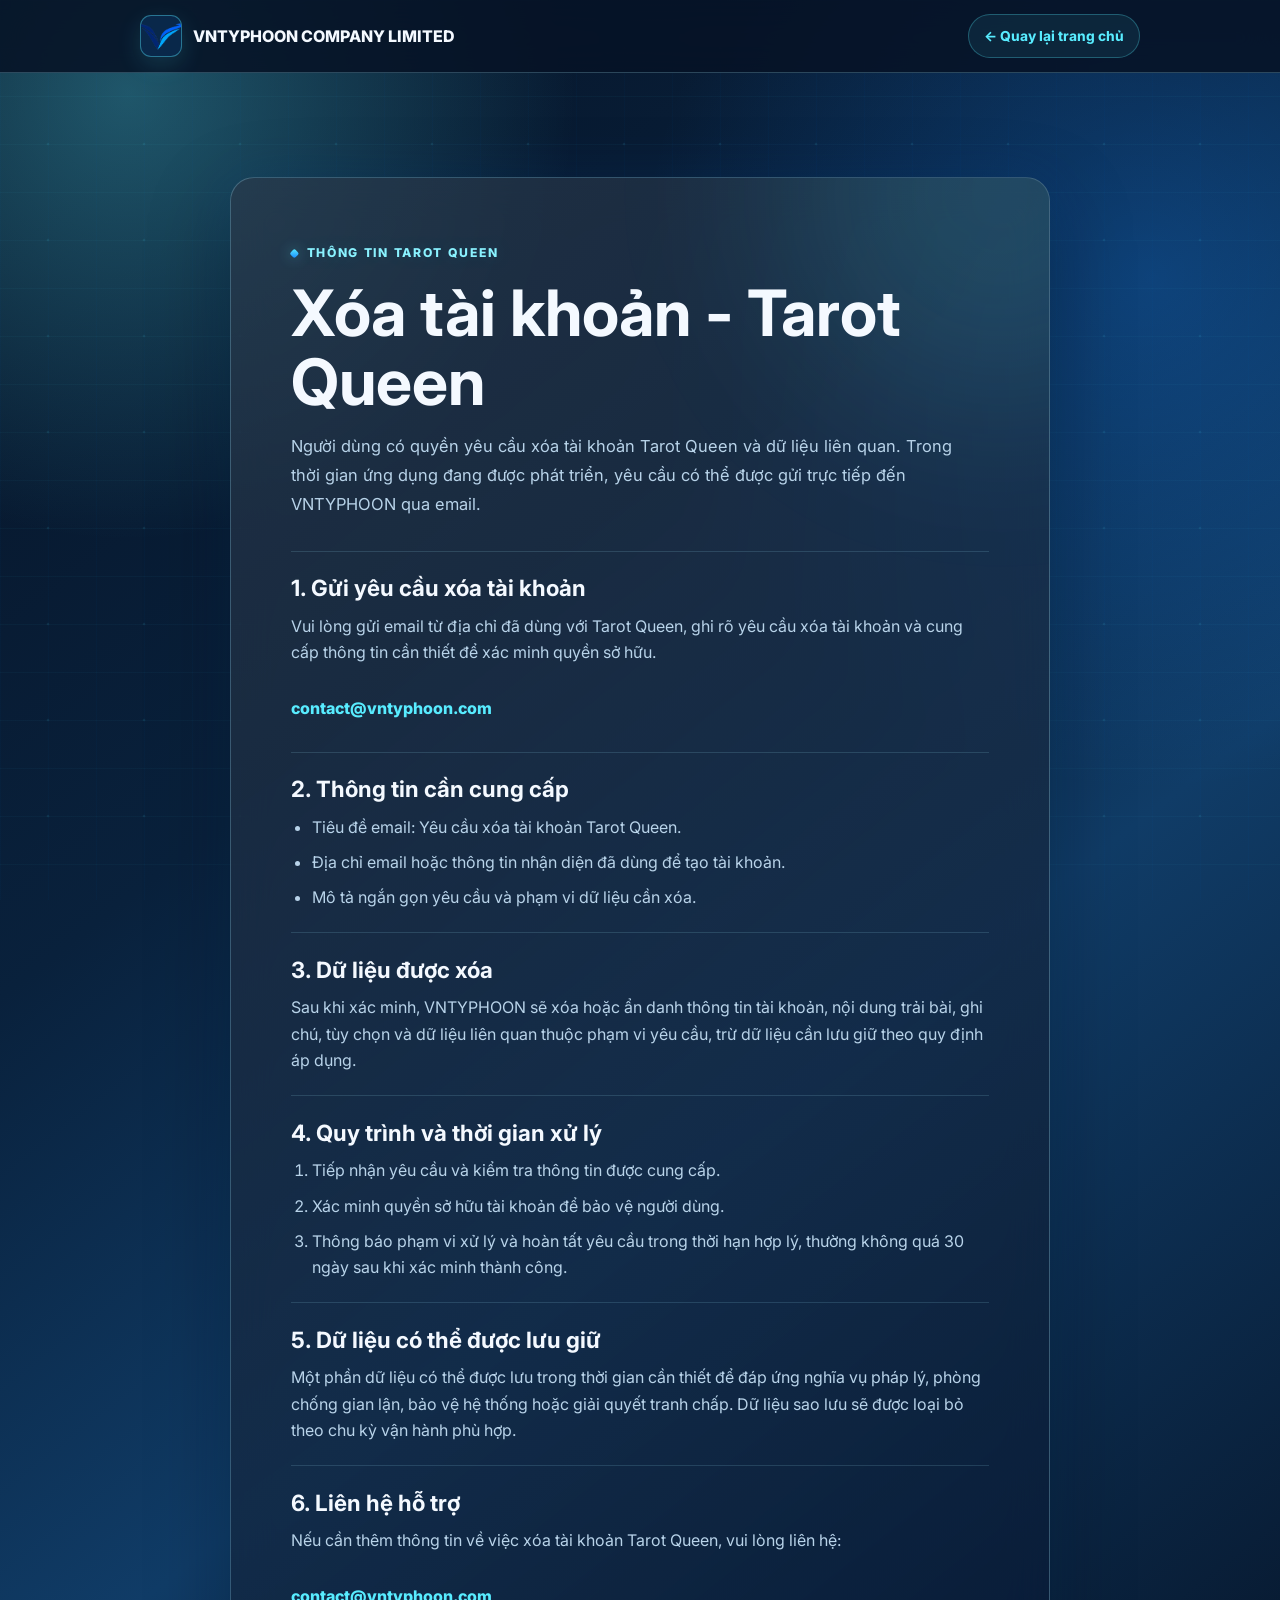
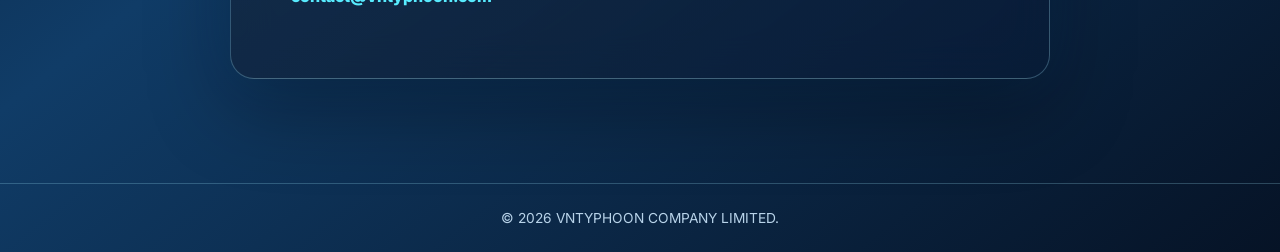
==== tarot-queen-account-deletion/index.html @ 6a60f79f "Remove projects section and add Tarot Queen app" ====
<!DOCTYPE html>
<html lang="vi">
<head>
  <meta charset="UTF-8" />
  <meta name="viewport" content="width=device-width, initial-scale=1" />
  <title>Xóa tài khoản - Tarot Queen</title>
  <meta name="description" content="Hướng dẫn gửi yêu cầu xóa tài khoản và dữ liệu liên quan đến ứng dụng Tarot Queen." />
  <meta name="theme-color" content="#071426" />
  <link rel="preconnect" href="https://fonts.googleapis.com" />
  <link rel="preconnect" href="https://fonts.gstatic.com" crossorigin />
  <link href="https://fonts.googleapis.com/css2?family=Inter:wght@400;500;600;700;800&display=swap" rel="stylesheet" />
  <link rel="icon" type="image/png" href="../assets/favicon/vntyphoon-favicon-wing.png" />
  <link rel="stylesheet" href="../policies/timtim-policy.css" />
</head>
<body>
  <header class="policy-header">
    <div class="policy-container policy-nav">
      <a class="policy-brand" href="../index.html#top" aria-label="Trang chủ VNTYPHOON">
        <span class="policy-logo" aria-hidden="true"><img src="../assets/logo/vntyphoon-wing-v-transparent.png" alt="" /></span>
        <span>VNTYPHOON COMPANY LIMITED</span>
      </a>
      <a class="back-link" href="../index.html#apps">← Quay lại trang chủ</a>
    </div>
  </header>

  <main class="policy-main">
    <div class="policy-container">
      <article class="policy-card">
        <p class="policy-eyebrow">THÔNG TIN TAROT QUEEN</p>
        <h1>Xóa tài khoản - Tarot Queen</h1>
        <p class="policy-intro">Người dùng có quyền yêu cầu xóa tài khoản Tarot Queen và dữ liệu liên quan. Trong thời gian ứng dụng đang được phát triển, yêu cầu có thể được gửi trực tiếp đến VNTYPHOON qua email.</p>

        <section class="policy-section">
          <h2>1. Gửi yêu cầu xóa tài khoản</h2>
          <p>Vui lòng gửi email từ địa chỉ đã dùng với Tarot Queen, ghi rõ yêu cầu xóa tài khoản và cung cấp thông tin cần thiết để xác minh quyền sở hữu.</p>
          <a class="policy-email" href="mailto:contact@vntyphoon.com">contact@vntyphoon.com</a>
        </section>

        <section class="policy-section">
          <h2>2. Thông tin cần cung cấp</h2>
          <ul>
            <li>Tiêu đề email: Yêu cầu xóa tài khoản Tarot Queen.</li>
            <li>Địa chỉ email hoặc thông tin nhận diện đã dùng để tạo tài khoản.</li>
            <li>Mô tả ngắn gọn yêu cầu và phạm vi dữ liệu cần xóa.</li>
          </ul>
        </section>

        <section class="policy-section">
          <h2>3. Dữ liệu được xóa</h2>
          <p>Sau khi xác minh, VNTYPHOON sẽ xóa hoặc ẩn danh thông tin tài khoản, nội dung trải bài, ghi chú, tùy chọn và dữ liệu liên quan thuộc phạm vi yêu cầu, trừ dữ liệu cần lưu giữ theo quy định áp dụng.</p>
        </section>

        <section class="policy-section">
          <h2>4. Quy trình và thời gian xử lý</h2>
          <ol>
            <li>Tiếp nhận yêu cầu và kiểm tra thông tin được cung cấp.</li>
            <li>Xác minh quyền sở hữu tài khoản để bảo vệ người dùng.</li>
            <li>Thông báo phạm vi xử lý và hoàn tất yêu cầu trong thời hạn hợp lý, thường không quá 30 ngày sau khi xác minh thành công.</li>
          </ol>
        </section>

        <section class="policy-section">
          <h2>5. Dữ liệu có thể được lưu giữ</h2>
          <p>Một phần dữ liệu có thể được lưu trong thời gian cần thiết để đáp ứng nghĩa vụ pháp lý, phòng chống gian lận, bảo vệ hệ thống hoặc giải quyết tranh chấp. Dữ liệu sao lưu sẽ được loại bỏ theo chu kỳ vận hành phù hợp.</p>
        </section>

        <section class="policy-section">
          <h2>6. Liên hệ hỗ trợ</h2>
          <p>Nếu cần thêm thông tin về việc xóa tài khoản Tarot Queen, vui lòng liên hệ:</p>
          <a class="policy-email" href="mailto:contact@vntyphoon.com">contact@vntyphoon.com</a>
        </section>
      </article>
    </div>
  </main>

  <footer class="policy-footer">
    <div class="policy-container"><p>© 2026 VNTYPHOON COMPANY LIMITED.</p></div>
  </footer>
</body>
</html>
---- policies/timtim-policy.css ----
:root {
  --bg: #081a31;
  --surface: rgba(210, 240, 255, 0.09);
  --border: rgba(163, 232, 255, 0.24);
  --text: #f4f9ff;
  --muted: #b8d3e9;
  --muted-strong: #e2f4ff;
  --blue: #1687ff;
  --cyan: #58ecff;
  --shadow: 0 28px 80px rgba(0, 0, 0, 0.34);
}

* {
  box-sizing: border-box;
}

html {
  background: #061326;
  scroll-behavior: smooth;
}

body {
  position: relative;
  isolation: isolate;
  min-width: 320px;
  min-height: 100dvh;
  margin: 0;
  color: var(--text);
  background:
    radial-gradient(circle at 10% 5%, rgba(88, 236, 255, 0.3), transparent 28rem),
    radial-gradient(circle at 90% 15%, rgba(22, 135, 255, 0.28), transparent 32rem),
    linear-gradient(142deg, #061326 0%, #09213c 35%, #103c67 60%, #061326 100%);
  font-family: Inter, system-ui, -apple-system, BlinkMacSystemFont, "Segoe UI", sans-serif;
  line-height: 1.65;
}

body::before {
  content: "";
  position: fixed;
  inset: 0;
  z-index: -1;
  pointer-events: none;
  background:
    linear-gradient(rgba(88, 236, 255, 0.05) 1px, transparent 1px),
    linear-gradient(90deg, rgba(22, 135, 255, 0.045) 1px, transparent 1px),
    radial-gradient(circle, rgba(88, 236, 255, 0.12) 1px, transparent 1.7px);
  background-size: 48px 48px, 48px 48px, 96px 96px;
  opacity: 0.72;
}

a {
  color: inherit;
  text-decoration: none;
}

.policy-container {
  width: min(100% - 2rem, 1000px);
  margin-inline: auto;
}

.policy-header {
  position: sticky;
  top: 0;
  z-index: 20;
  border-bottom: 1px solid var(--border);
  background: rgba(6, 19, 38, 0.88);
  backdrop-filter: blur(18px);
  -webkit-backdrop-filter: blur(18px);
}

.policy-nav {
  min-height: 72px;
  display: flex;
  align-items: center;
  justify-content: space-between;
  gap: 0.8rem 1rem;
}

.policy-brand {
  min-width: 0;
  display: inline-flex;
  align-items: center;
  gap: 0.7rem;
  font-weight: 800;
  line-height: 1.25;
}

.policy-logo {
  width: 42px;
  height: 42px;
  display: inline-grid;
  place-items: center;
  flex: 0 0 auto;
  overflow: hidden;
  border: 1px solid rgba(88, 236, 255, 0.4);
  border-radius: 11px;
  background: rgba(22, 135, 255, 0.14);
  box-shadow: 0 8px 24px rgba(88, 236, 255, 0.14);
}

.policy-logo img {
  width: 38px;
  height: 38px;
  object-fit: contain;
  transform: scale(1.42);
}

.back-link {
  min-height: 44px;
  display: inline-flex;
  align-items: center;
  justify-content: center;
  flex: 0 0 auto;
  border: 1px solid rgba(88, 236, 255, 0.28);
  border-radius: 999px;
  background: rgba(88, 236, 255, 0.08);
  padding: 0.6rem 0.95rem;
  color: var(--cyan);
  font-size: 0.86rem;
  font-weight: 750;
  transition: border-color 180ms ease, background 180ms ease, color 180ms ease;
}

.back-link:hover,
.back-link:focus-visible {
  border-color: rgba(88, 236, 255, 0.56);
  background: rgba(88, 236, 255, 0.15);
  color: #d2fbff;
}

.policy-main {
  padding: clamp(3.5rem, 9vw, 6.5rem) 0;
}

.policy-card {
  position: relative;
  overflow: hidden;
  max-width: 820px;
  margin-inline: auto;
  border: 1px solid rgba(163, 232, 255, 0.27);
  border-radius: 24px;
  background:
    linear-gradient(145deg, rgba(210, 240, 255, 0.12), rgba(22, 135, 255, 0.05)),
    rgba(6, 19, 38, 0.67);
  padding: clamp(1.5rem, 6vw, 3.75rem);
  box-shadow: var(--shadow), 0 0 56px rgba(22, 135, 255, 0.11);
  backdrop-filter: blur(20px);
  -webkit-backdrop-filter: blur(20px);
}

.policy-card::before {
  content: "";
  position: absolute;
  top: -12rem;
  right: -10rem;
  width: 26rem;
  height: 26rem;
  border-radius: 50%;
  background: rgba(88, 236, 255, 0.13);
  filter: blur(90px);
  pointer-events: none;
}

.policy-eyebrow {
  position: relative;
  max-width: 100%;
  display: inline-flex;
  align-items: center;
  gap: 0.55rem;
  margin: 0 0 1rem;
  color: #8af2ff;
  font-size: 0.76rem;
  font-weight: 800;
  line-height: 1.35;
  letter-spacing: 0.14em;
  text-transform: uppercase;
  text-shadow: 0 0 20px rgba(88, 236, 255, 0.18);
}

.policy-eyebrow::before {
  content: "";
  width: 0.42rem;
  height: 0.42rem;
  flex: 0 0 auto;
  border-radius: 2px;
  background: linear-gradient(135deg, var(--cyan), var(--blue));
  box-shadow: 0 0 14px rgba(88, 236, 255, 0.48);
  transform: rotate(45deg);
}

h1,
h2,
p {
  position: relative;
  margin-top: 0;
}

h1 {
  max-width: 18ch;
  margin-bottom: 1rem;
  font-size: clamp(2.15rem, 7vw, 4rem);
  line-height: 1.08;
}

h2 {
  margin-bottom: 0.65rem;
  font-size: clamp(1.15rem, 3.5vw, 1.4rem);
  line-height: 1.3;
}

.policy-intro {
  max-width: 68ch;
  margin-bottom: 2rem;
  color: var(--muted);
  font-size: 1.03rem;
  line-height: 1.75;
}

.policy-section {
  position: relative;
  border-top: 1px solid rgba(163, 232, 255, 0.15);
  padding-top: 1.35rem;
  margin-top: 1.35rem;
}

.policy-section p,
.policy-section li {
  color: var(--muted);
}

.policy-section p:last-child {
  margin-bottom: 0;
}

.policy-section ul,
.policy-section ol {
  display: grid;
  gap: 0.55rem;
  margin: 0;
  padding-left: 1.3rem;
}

.policy-email {
  min-height: 44px;
  display: inline-flex;
  align-items: center;
  margin-top: 0.3rem;
  color: var(--cyan);
  font-weight: 800;
  overflow-wrap: anywhere;
}

.policy-email:hover,
.policy-email:focus-visible {
  color: #d2fbff;
}

.policy-footer {
  border-top: 1px solid var(--border);
  padding: 1.4rem 0;
  color: var(--muted);
  font-size: 0.86rem;
  text-align: center;
}

.policy-footer p {
  margin: 0;
}

:focus-visible {
  outline: 3px solid rgba(88, 236, 255, 0.74);
  outline-offset: 3px;
}

@media (max-width: 600px) {
  .policy-nav {
    flex-wrap: wrap;
    padding: 0.75rem 0;
  }

  .policy-brand {
    font-size: 0.86rem;
  }

  .back-link {
    width: 100%;
  }

  .policy-card {
    border-radius: 20px;
  }
}

@media (prefers-reduced-motion: reduce) {
  *,
  *::before,
  *::after {
    scroll-behavior: auto !important;
    transition-duration: 0.01ms !important;
  }
}
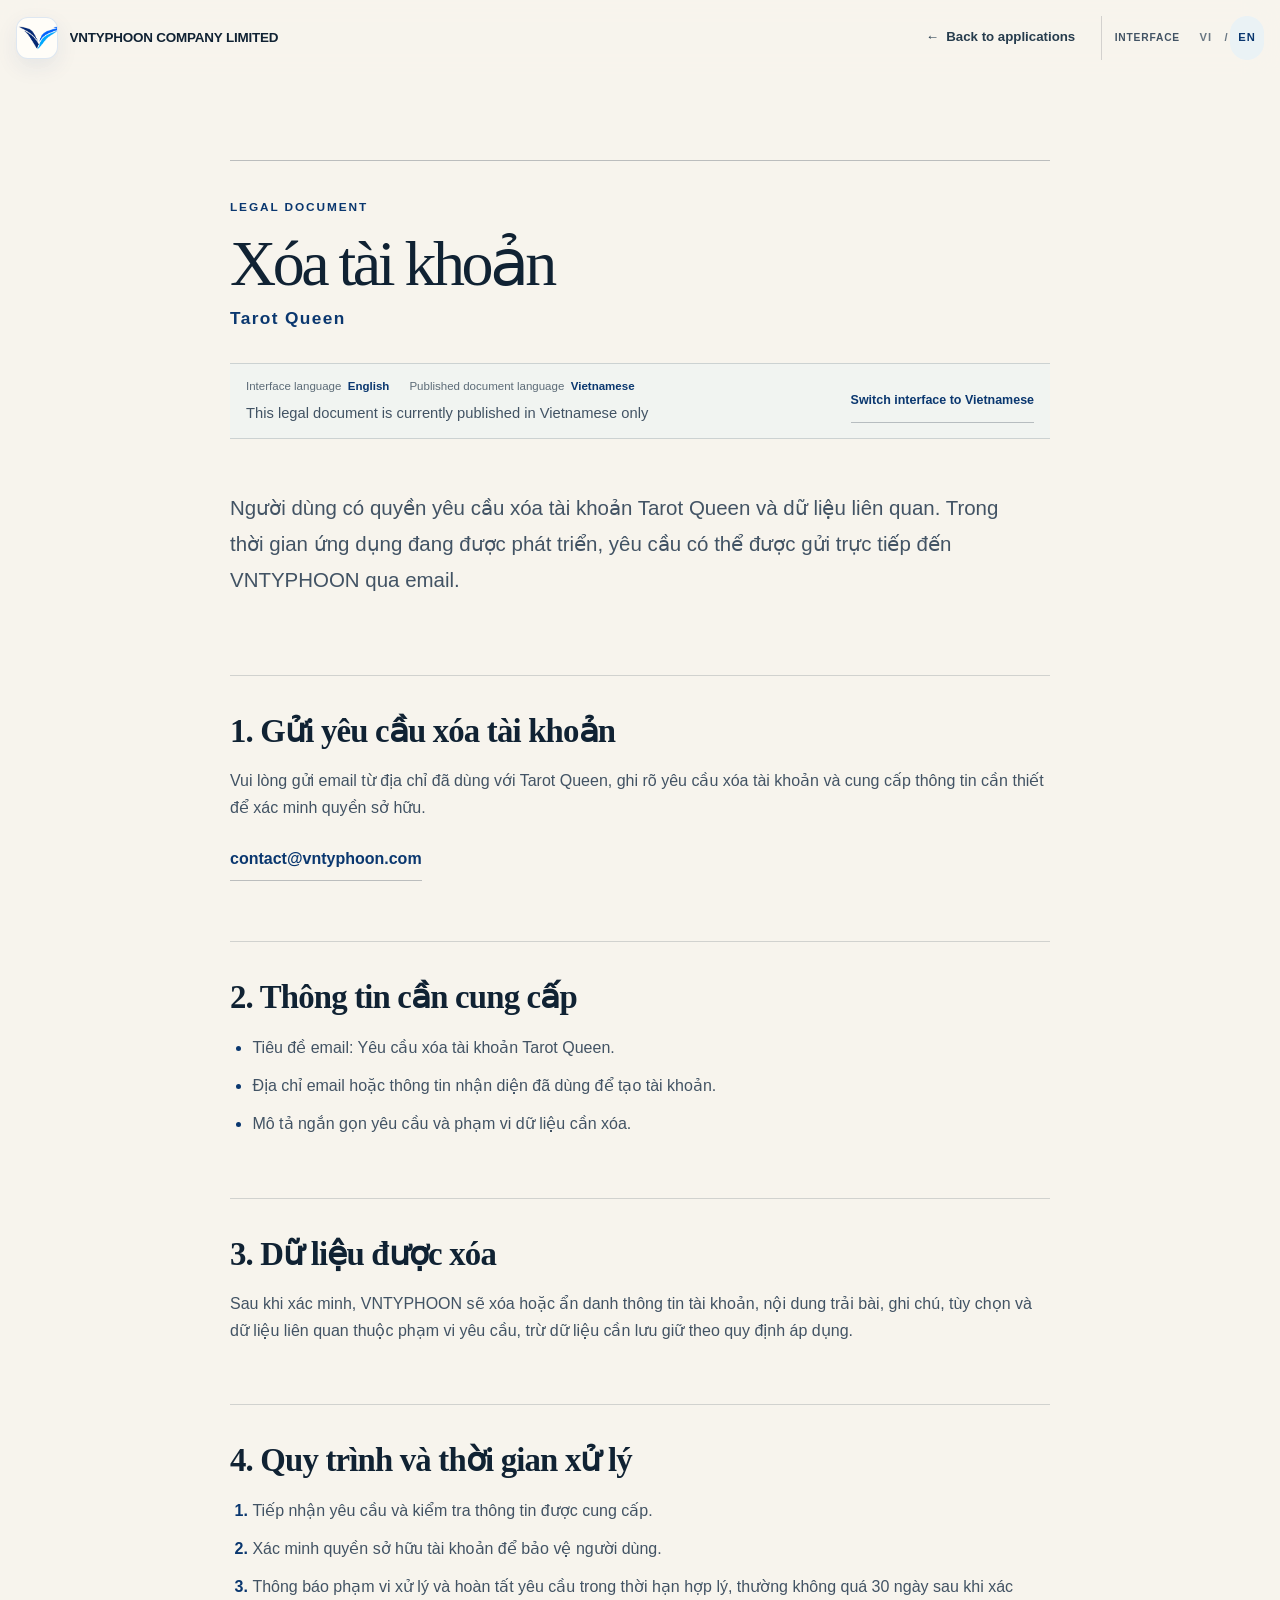
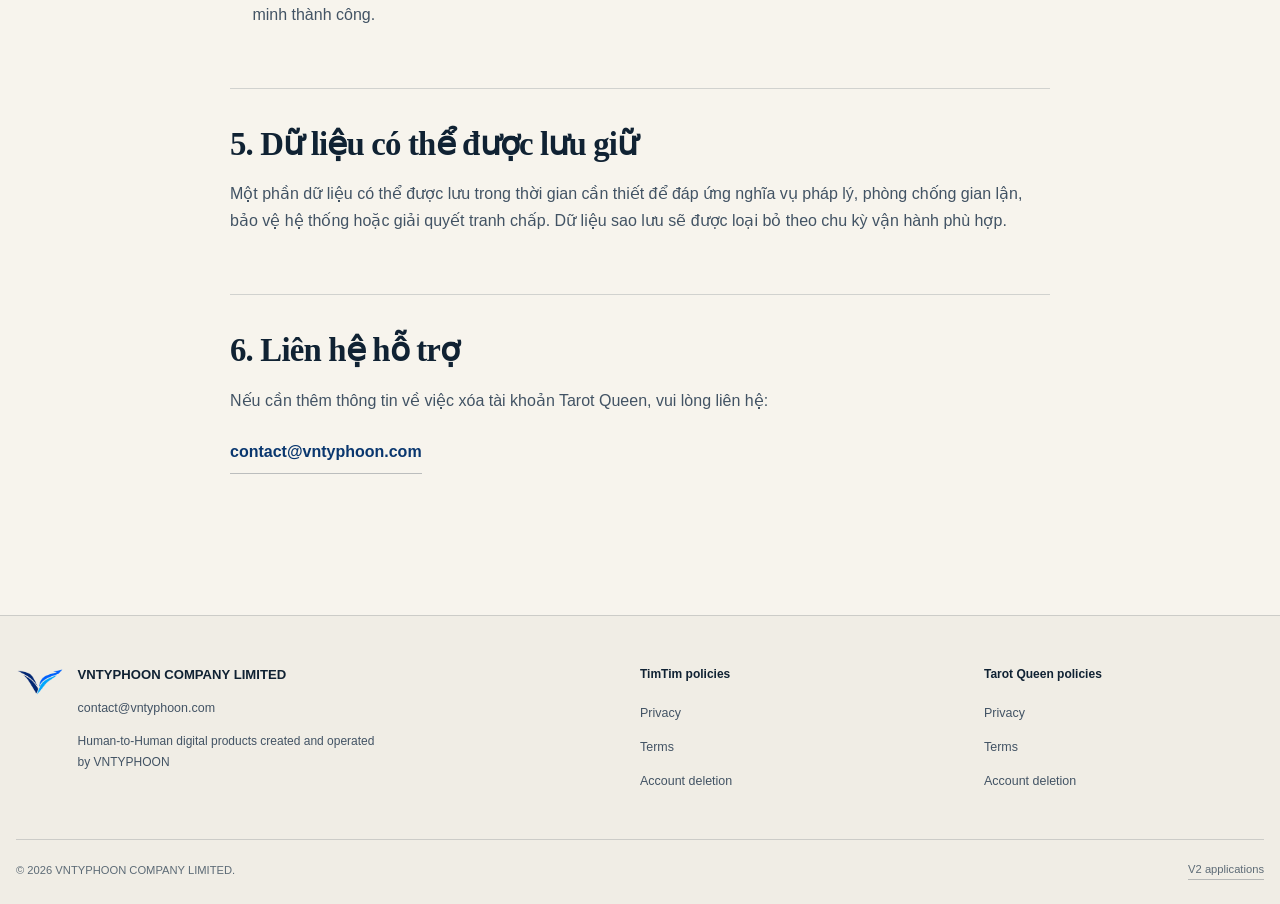
==== commit 869e05ee: "feat: add VNTYPHOON V2 editorial preview" ====
--- a/tarot-queen-account-deletion/index.html
+++ b/tarot-queen-account-deletion/index.html
@@ -5,27 +5,26 @@
   <meta name="viewport" content="width=device-width, initial-scale=1" />
   <title>Xóa tài khoản - Tarot Queen</title>
   <meta name="description" content="Hướng dẫn gửi yêu cầu xóa tài khoản và dữ liệu liên quan đến ứng dụng Tarot Queen." />
-  <meta name="theme-color" content="#071426" />
-  <link rel="preconnect" href="https://fonts.googleapis.com" />
-  <link rel="preconnect" href="https://fonts.gstatic.com" crossorigin />
-  <link href="https://fonts.googleapis.com/css2?family=Inter:wght@400;500;600;700;800&display=swap" rel="stylesheet" />
-  <link rel="icon" type="image/png" href="../assets/favicon/vntyphoon-favicon-wing.png" />
-  <link rel="stylesheet" href="../policies/timtim-policy.css" />
+  <meta name="theme-color" content="#f7f4ed" />
+  <link rel="icon" href="/favicon.ico?v=20260719b" sizes="any" />
+  <link rel="icon" type="image/png" sizes="32x32" href="/favicon-32x32.png?v=20260719b" />
+  <link rel="icon" type="image/png" sizes="16x16" href="/favicon-16x16.png?v=20260719b" />
+  <link rel="apple-touch-icon" sizes="180x180" href="/apple-touch-icon.png?v=20260719b" />
+  <link rel="stylesheet" href="../policies/v2-policy.css" />
+  <script src="../policies/v2-policy-locales.js" defer></script>
+  <script src="../policies/v2-policy.js" defer></script>
 </head>
 <body>
-  <header class="policy-header">
-    <div class="policy-container policy-nav">
-      <a class="policy-brand" href="../index.html#top" aria-label="Trang chủ VNTYPHOON">
-        <span class="policy-logo" aria-hidden="true"><img src="../assets/logo/vntyphoon-wing-v-transparent.png" alt="" /></span>
-        <span>VNTYPHOON COMPANY LIMITED</span>
-      </a>
-      <a class="back-link" href="../index.html#apps">← Quay lại trang chủ</a>
-    </div>
-  </header>
+  <a class="policy-skip-link" href="#policy-content" data-policy-i18n="skip.content"></a>
+  <header class="policy-header" data-policy-shell-header></header>
 
-  <main class="policy-main">
-    <div class="policy-container">
-      <article class="policy-card">
+  <main class="policy-main" id="policy-content">
+    <div class="policy-shell">
+      <aside class="policy-language-notice" data-policy-language-notice hidden>
+        <strong data-policy-i18n="availability.title"></strong>
+        <p data-policy-i18n="availability.body"></p>
+      </aside>
+      <article class="policy-card" lang="vi">
         <p class="policy-eyebrow">THÔNG TIN TAROT QUEEN</p>
         <h1>Xóa tài khoản - Tarot Queen</h1>
         <p class="policy-intro">Người dùng có quyền yêu cầu xóa tài khoản Tarot Queen và dữ liệu liên quan. Trong thời gian ứng dụng đang được phát triển, yêu cầu có thể được gửi trực tiếp đến VNTYPHOON qua email.</p>
@@ -73,8 +72,6 @@
     </div>
   </main>
 
-  <footer class="policy-footer">
-    <div class="policy-container"><p>© 2026 VNTYPHOON COMPANY LIMITED.</p></div>
-  </footer>
+  <footer class="policy-footer" data-policy-shell-footer></footer>
 </body>
 </html>
--- a/policies/v2-policy.css
+++ b/policies/v2-policy.css
@@ -0,0 +1,713 @@
+:root {
+  --paper: #f7f4ed;
+  --paper-strong: #fffdf8;
+  --paper-blue: #eaf2f5;
+  --ink: #102233;
+  --ink-soft: #425364;
+  --line: rgba(16, 34, 51, 0.16);
+  --line-strong: rgba(16, 34, 51, 0.26);
+  --blue: #1767c5;
+  --blue-deep: #0a376f;
+  --cyan: #18a9c2;
+  --shell: 1320px;
+  --article: 820px;
+  --header-height: 76px;
+  --font-display: "Iowan Old Style", "Palatino Linotype", "Book Antiqua", Palatino, Georgia, serif;
+  --font-sans: Inter, ui-sans-serif, -apple-system, BlinkMacSystemFont, "Segoe UI", sans-serif;
+  --ease: cubic-bezier(0.22, 1, 0.36, 1);
+}
+
+*,
+*::before,
+*::after {
+  box-sizing: border-box;
+}
+
+html {
+  min-width: 320px;
+  background: var(--paper);
+  scroll-behavior: smooth;
+}
+
+body {
+  min-width: 320px;
+  min-height: 100dvh;
+  margin: 0;
+  overflow-x: clip;
+  color: var(--ink);
+  background: var(--paper);
+  font-family: var(--font-sans);
+  font-size: 1rem;
+  line-height: 1.7;
+  text-rendering: optimizeLegibility;
+  -webkit-font-smoothing: antialiased;
+}
+
+a {
+  color: inherit;
+  text-decoration: none;
+}
+
+button,
+a {
+  -webkit-tap-highlight-color: transparent;
+}
+
+button {
+  color: inherit;
+  font: inherit;
+}
+
+img {
+  display: block;
+  max-width: 100%;
+}
+
+h1,
+h2,
+p {
+  margin-top: 0;
+}
+
+:lang(vi),
+:lang(en) {
+  word-break: normal;
+  overflow-wrap: normal;
+  hyphens: none;
+}
+
+[hidden] {
+  display: none !important;
+}
+
+:focus-visible {
+  outline: 3px solid #1476d4;
+  outline-offset: 4px;
+}
+
+.policy-shell {
+  width: min(calc(100% - 2rem), var(--shell));
+  margin-inline: auto;
+}
+
+.policy-skip-link {
+  position: fixed;
+  top: 0.75rem;
+  left: 0.75rem;
+  z-index: 100;
+  transform: translateY(-180%);
+  border-radius: 999px;
+  background: var(--ink);
+  padding: 0.75rem 1rem;
+  color: white;
+  font-weight: 700;
+  transition: transform 180ms ease;
+}
+
+.policy-skip-link:focus {
+  transform: translateY(0);
+}
+
+.policy-header {
+  position: sticky;
+  top: 0;
+  z-index: 50;
+  height: var(--header-height);
+  border-bottom: 1px solid transparent;
+  background: rgba(247, 244, 237, 0.88);
+  transition: background 220ms ease, border-color 220ms ease, box-shadow 220ms ease;
+  backdrop-filter: blur(16px);
+  -webkit-backdrop-filter: blur(16px);
+}
+
+.policy-header.is-scrolled,
+.policy-header.is-menu-open {
+  border-color: rgba(16, 34, 51, 0.1);
+  background: rgba(247, 244, 237, 0.96);
+  box-shadow: 0 8px 28px rgba(16, 34, 51, 0.04);
+}
+
+.policy-header-inner {
+  position: relative;
+  height: 100%;
+  display: flex;
+  align-items: center;
+  justify-content: space-between;
+  gap: 1.5rem;
+  min-width: 0;
+}
+
+.policy-brand {
+  min-width: 0;
+  max-width: calc(100% - 64px);
+  display: inline-flex;
+  align-items: center;
+  gap: 0.72rem;
+}
+
+.policy-brand-mark {
+  width: 42px;
+  height: 42px;
+  display: grid;
+  place-items: center;
+  flex: 0 0 auto;
+  overflow: hidden;
+  border: 1px solid rgba(23, 103, 197, 0.14);
+  border-radius: 12px;
+  background: var(--paper-strong);
+  box-shadow: 0 8px 22px rgba(10, 55, 111, 0.08);
+}
+
+.policy-brand-mark img {
+  width: 47px;
+  height: 36px;
+  max-width: none;
+  object-fit: contain;
+}
+
+.policy-brand-name {
+  overflow: hidden;
+  font-size: clamp(0.72rem, 1.05vw, 0.88rem);
+  font-weight: 800;
+  letter-spacing: -0.015em;
+  line-height: 1;
+  text-overflow: ellipsis;
+  white-space: nowrap;
+}
+
+.policy-navigation {
+  display: flex;
+  align-items: center;
+  gap: clamp(1rem, 2vw, 2rem);
+}
+
+.policy-back-link {
+  position: relative;
+  min-height: 44px;
+  display: inline-flex;
+  align-items: center;
+  gap: 0.45rem;
+  color: #263c4d;
+  font-size: 0.83rem;
+  font-weight: 700;
+}
+
+.policy-back-link::after {
+  content: "";
+  position: absolute;
+  right: 0;
+  bottom: 7px;
+  left: 0;
+  height: 1px;
+  background: var(--blue);
+  transform: scaleX(0);
+  transform-origin: right;
+  transition: transform 200ms var(--ease);
+}
+
+.policy-back-link:hover::after,
+.policy-back-link:focus-visible::after {
+  transform: scaleX(1);
+  transform-origin: left;
+}
+
+.policy-language-selector {
+  min-height: 44px;
+  display: inline-flex;
+  align-items: center;
+  gap: 0.1rem;
+  border-left: 1px solid var(--line);
+  padding-left: clamp(0.55rem, 1vw, 1rem);
+  color: #697783;
+  font-size: 0.7rem;
+  font-weight: 800;
+  letter-spacing: 0.08em;
+}
+
+.policy-language-label {
+  margin-right: 0.45rem;
+  color: var(--ink-soft);
+  font-size: 0.64rem;
+  letter-spacing: 0.08em;
+  text-transform: uppercase;
+}
+
+.policy-language-selector button {
+  min-width: 34px;
+  min-height: 44px;
+  border: 0;
+  border-radius: 999px;
+  background: transparent;
+  padding: 0.25rem 0.4rem;
+  color: inherit;
+  cursor: pointer;
+  font-size: inherit;
+  font-weight: inherit;
+  letter-spacing: inherit;
+  transition: background 180ms ease, color 180ms ease;
+}
+
+.policy-language-selector button:hover,
+.policy-language-selector button:focus-visible {
+  color: var(--blue-deep);
+}
+
+.policy-language-selector button.is-active {
+  background: var(--paper-blue);
+  color: var(--blue-deep);
+}
+
+.policy-nav-toggle {
+  position: relative;
+  z-index: 2;
+  min-width: 48px;
+  min-height: 44px;
+  display: none;
+  align-items: center;
+  justify-content: center;
+  gap: 0.6rem;
+  border: 1px solid var(--line);
+  border-radius: 999px;
+  background: var(--paper-strong);
+  padding: 0.55rem 0.78rem;
+  cursor: pointer;
+  font-size: 0.75rem;
+  font-weight: 800;
+  flex: 0 0 auto;
+}
+
+.policy-nav-toggle-lines {
+  width: 16px;
+  display: grid;
+  gap: 4px;
+}
+
+.policy-nav-toggle-lines i {
+  width: 100%;
+  height: 1px;
+  display: block;
+  background: currentColor;
+  transition: transform 180ms ease;
+}
+
+.policy-nav-toggle[aria-expanded="true"] .policy-nav-toggle-lines i:first-child {
+  transform: translateY(2.5px) rotate(45deg);
+}
+
+.policy-nav-toggle[aria-expanded="true"] .policy-nav-toggle-lines i:last-child {
+  transform: translateY(-2.5px) rotate(-45deg);
+}
+
+.policy-main {
+  padding: clamp(3.25rem, 6.6vw, 5.75rem) 0 clamp(6rem, 11vw, 10rem);
+}
+
+.policy-language-notice {
+  display: grid;
+  grid-template-columns: minmax(0, 1fr) auto;
+  align-items: center;
+  gap: 1rem 1.5rem;
+  margin: -0.2rem 0 clamp(2.25rem, 4vw, 3.25rem);
+  border-block: 1px solid var(--line);
+  background: rgba(234, 242, 245, 0.48);
+  padding: 0.85rem 1rem;
+}
+
+.policy-language-notice-copy {
+  min-width: 0;
+}
+
+.policy-language-notice p {
+  margin: 0.45rem 0 0;
+  color: var(--ink-soft);
+  font-size: 0.92rem;
+  line-height: 1.55;
+}
+
+.policy-language-context {
+  display: flex;
+  flex-wrap: wrap;
+  gap: 0.35rem 1.25rem;
+  margin: 0;
+}
+
+.policy-language-context > div {
+  display: flex;
+  align-items: baseline;
+  gap: 0.4rem;
+}
+
+.policy-language-context dt,
+.policy-language-context dd {
+  margin: 0;
+  font-size: 0.72rem;
+  line-height: 1.45;
+}
+
+.policy-language-context dt {
+  color: #5c6b77;
+}
+
+.policy-language-context dd {
+  color: var(--blue-deep);
+  font-weight: 800;
+}
+
+.policy-language-notice-action {
+  min-height: 44px;
+  border: 0;
+  border-bottom: 1px solid var(--line-strong);
+  background: transparent;
+  padding: 0.45rem 0;
+  color: var(--blue-deep);
+  cursor: pointer;
+  font-size: 0.78rem;
+  font-weight: 800;
+  white-space: nowrap;
+  transition: border-color 180ms ease, color 180ms ease;
+}
+
+.policy-language-notice-action:hover,
+.policy-language-notice-action:focus-visible {
+  border-color: var(--blue);
+  color: var(--blue);
+}
+
+.policy-card {
+  max-width: var(--article);
+  margin-inline: auto;
+  border-top: 1px solid var(--line-strong);
+  padding-top: clamp(1.75rem, 3vw, 2.5rem);
+}
+
+.policy-eyebrow {
+  margin-bottom: 1rem;
+  color: var(--blue-deep);
+  font-size: 0.74rem;
+  font-weight: 800;
+  letter-spacing: 0.16em;
+  line-height: 1.35;
+  text-transform: uppercase;
+}
+
+.policy-card h1 {
+  max-width: 17ch;
+  margin-bottom: clamp(1.5rem, 3vw, 2.25rem);
+  font-family: var(--font-display);
+  font-size: clamp(3.2rem, 6.4vw, 5.8rem);
+  font-weight: 500;
+  letter-spacing: -0.055em;
+  line-height: 0.98;
+  text-wrap: balance;
+}
+
+.policy-card h1.policy-document-title {
+  max-width: 100%;
+  font-size: clamp(3.2rem, 5vw, 4.6rem);
+  line-height: 1;
+  text-wrap: initial;
+}
+
+.policy-document-title-primary,
+.policy-document-app-name {
+  display: block;
+  word-break: normal;
+  overflow-wrap: normal;
+  hyphens: none;
+}
+
+.policy-document-app-name {
+  margin-top: 0.7rem;
+  color: var(--blue-deep);
+  font-family: var(--font-sans);
+  font-size: clamp(0.95rem, 1.35vw, 1.15rem);
+  font-weight: 800;
+  letter-spacing: 0.08em;
+  line-height: 1.35;
+}
+
+@media (min-width: 900px) {
+  .policy-document-title-primary {
+    white-space: nowrap;
+  }
+}
+
+.policy-intro {
+  max-width: 68ch;
+  margin-bottom: clamp(3rem, 6vw, 5rem);
+  color: var(--ink-soft);
+  font-size: clamp(1.08rem, 1.7vw, 1.28rem);
+  line-height: 1.75;
+}
+
+.policy-section {
+  border-top: 1px solid var(--line);
+  margin-top: clamp(2.25rem, 5vw, 3.75rem);
+  padding-top: clamp(1.5rem, 3vw, 2.25rem);
+}
+
+.policy-section h2 {
+  margin-bottom: 1rem;
+  font-family: var(--font-display);
+  font-size: clamp(1.5rem, 2.6vw, 2.05rem);
+  font-weight: 600;
+  letter-spacing: -0.025em;
+  line-height: 1.2;
+  text-wrap: balance;
+}
+
+.policy-section p,
+.policy-section li {
+  color: var(--ink-soft);
+}
+
+.policy-section p:last-child {
+  margin-bottom: 0;
+}
+
+.policy-section ul,
+.policy-section ol {
+  display: grid;
+  gap: 0.7rem;
+  margin: 0;
+  padding-left: 1.4rem;
+}
+
+.policy-section li::marker {
+  color: var(--blue-deep);
+  font-weight: 700;
+}
+
+.policy-email {
+  min-height: 44px;
+  display: inline-flex;
+  align-items: center;
+  border-bottom: 1px solid var(--line-strong);
+  color: var(--blue-deep);
+  font-weight: 800;
+  overflow-wrap: anywhere;
+  transition: border-color 180ms ease, color 180ms ease;
+}
+
+.policy-email:hover,
+.policy-email:focus-visible {
+  border-color: var(--blue);
+  color: var(--blue);
+}
+
+.policy-footer {
+  border-top: 1px solid var(--line);
+  background: #f0ede5;
+  padding: 3rem 0 1.5rem;
+}
+
+.policy-footer-grid {
+  display: grid;
+  grid-template-columns: minmax(280px, 1.1fr) repeat(2, minmax(180px, 0.55fr));
+  gap: clamp(2rem, 5vw, 5rem);
+}
+
+.policy-footer-brand {
+  display: flex;
+  align-items: flex-start;
+  gap: 0.85rem;
+}
+
+.policy-footer-brand img {
+  width: 48px;
+  height: 36px;
+  object-fit: contain;
+}
+
+.policy-footer-brand strong {
+  display: block;
+  margin-bottom: 0.35rem;
+  font-size: 0.82rem;
+}
+
+.policy-footer-brand a,
+.policy-footer-group a {
+  min-height: 34px;
+  display: flex;
+  align-items: center;
+  color: var(--ink-soft);
+  font-size: 0.78rem;
+}
+
+.policy-footer-brand a:hover,
+.policy-footer-brand a:focus-visible,
+.policy-footer-group a:hover,
+.policy-footer-group a:focus-visible {
+  color: var(--blue);
+}
+
+.policy-footer-brand p {
+  max-width: 46ch;
+  margin: 0.35rem 0 0;
+  color: var(--ink-soft);
+  font-size: 0.75rem;
+}
+
+.policy-footer-group p {
+  margin-bottom: 0.8rem;
+  font-size: 0.75rem;
+  font-weight: 800;
+}
+
+.policy-footer-bottom {
+  display: flex;
+  align-items: flex-end;
+  justify-content: space-between;
+  gap: 1rem;
+  margin-top: 2.5rem;
+  border-top: 1px solid var(--line);
+  padding-top: 1.25rem;
+  color: #5d6b76;
+  font-size: 0.7rem;
+}
+
+.policy-footer-bottom a {
+  flex: 0 0 auto;
+  border-bottom: 1px solid var(--line-strong);
+}
+
+@media (max-width: 760px) {
+  :root {
+    --header-height: 68px;
+  }
+
+  .policy-shell {
+    width: min(calc(100% - 1.5rem), var(--shell));
+  }
+
+  .policy-brand {
+    gap: 0.5rem;
+  }
+
+  .policy-brand-mark {
+    width: 38px;
+    height: 38px;
+  }
+
+  .policy-brand-mark img {
+    width: 43px;
+    height: 33px;
+  }
+
+  .policy-brand-name {
+    max-width: min(56vw, 260px);
+    font-size: clamp(0.64rem, 2.7vw, 0.76rem);
+  }
+
+  .policy-nav-toggle {
+    display: inline-flex;
+  }
+
+  .policy-nav-toggle > span:first-child {
+    display: none;
+  }
+
+  .policy-navigation {
+    position: absolute;
+    top: calc(100% + 0.65rem);
+    right: 0;
+    left: 0;
+    display: grid;
+    visibility: hidden;
+    border: 1px solid var(--line);
+    background: rgba(255, 253, 248, 0.98);
+    padding: 0.65rem;
+    opacity: 0;
+    box-shadow: 0 18px 44px rgba(16, 34, 51, 0.1);
+    transform: translateY(-8px);
+    transition: opacity 180ms ease, transform 180ms var(--ease), visibility 180ms;
+  }
+
+  .policy-navigation.is-open {
+    visibility: visible;
+    opacity: 1;
+    transform: translateY(0);
+  }
+
+  .policy-back-link {
+    width: 100%;
+    padding-inline: 0.35rem;
+  }
+
+  .policy-language-selector {
+    width: 100%;
+    justify-content: flex-start;
+    border-top: 1px solid rgba(16, 34, 51, 0.08);
+    border-left: 0;
+    padding: 0.45rem 0.35rem 0;
+  }
+
+  .policy-language-label {
+    margin-right: 0.55rem;
+  }
+
+  .policy-main {
+    padding-top: 3.1rem;
+  }
+
+  .policy-language-notice {
+    grid-template-columns: 1fr;
+    gap: 0.65rem;
+    padding: 0.85rem;
+  }
+
+  .policy-language-notice-action {
+    justify-self: start;
+  }
+
+  .policy-language-context {
+    display: grid;
+    gap: 0.45rem;
+  }
+
+  .policy-card h1 {
+    max-width: 100%;
+    font-size: clamp(2.8rem, 14vw, 4.4rem);
+    line-height: 1;
+  }
+
+  .policy-card h1.policy-document-title {
+    font-size: clamp(2.75rem, 13.2vw, 4rem);
+  }
+
+  .policy-intro {
+    font-size: 1.05rem;
+  }
+
+  .policy-footer-grid {
+    grid-template-columns: repeat(2, minmax(0, 1fr));
+  }
+
+  .policy-footer-brand {
+    grid-column: 1 / -1;
+  }
+}
+
+@media (max-width: 520px) {
+  .policy-footer-grid {
+    grid-template-columns: 1fr;
+  }
+
+  .policy-footer-brand {
+    grid-column: auto;
+  }
+
+  .policy-footer-bottom {
+    align-items: flex-start;
+    flex-direction: column;
+  }
+}
+
+@media (prefers-reduced-motion: reduce) {
+  *,
+  *::before,
+  *::after {
+    scroll-behavior: auto !important;
+    transition-duration: 0.01ms !important;
+  }
+}
